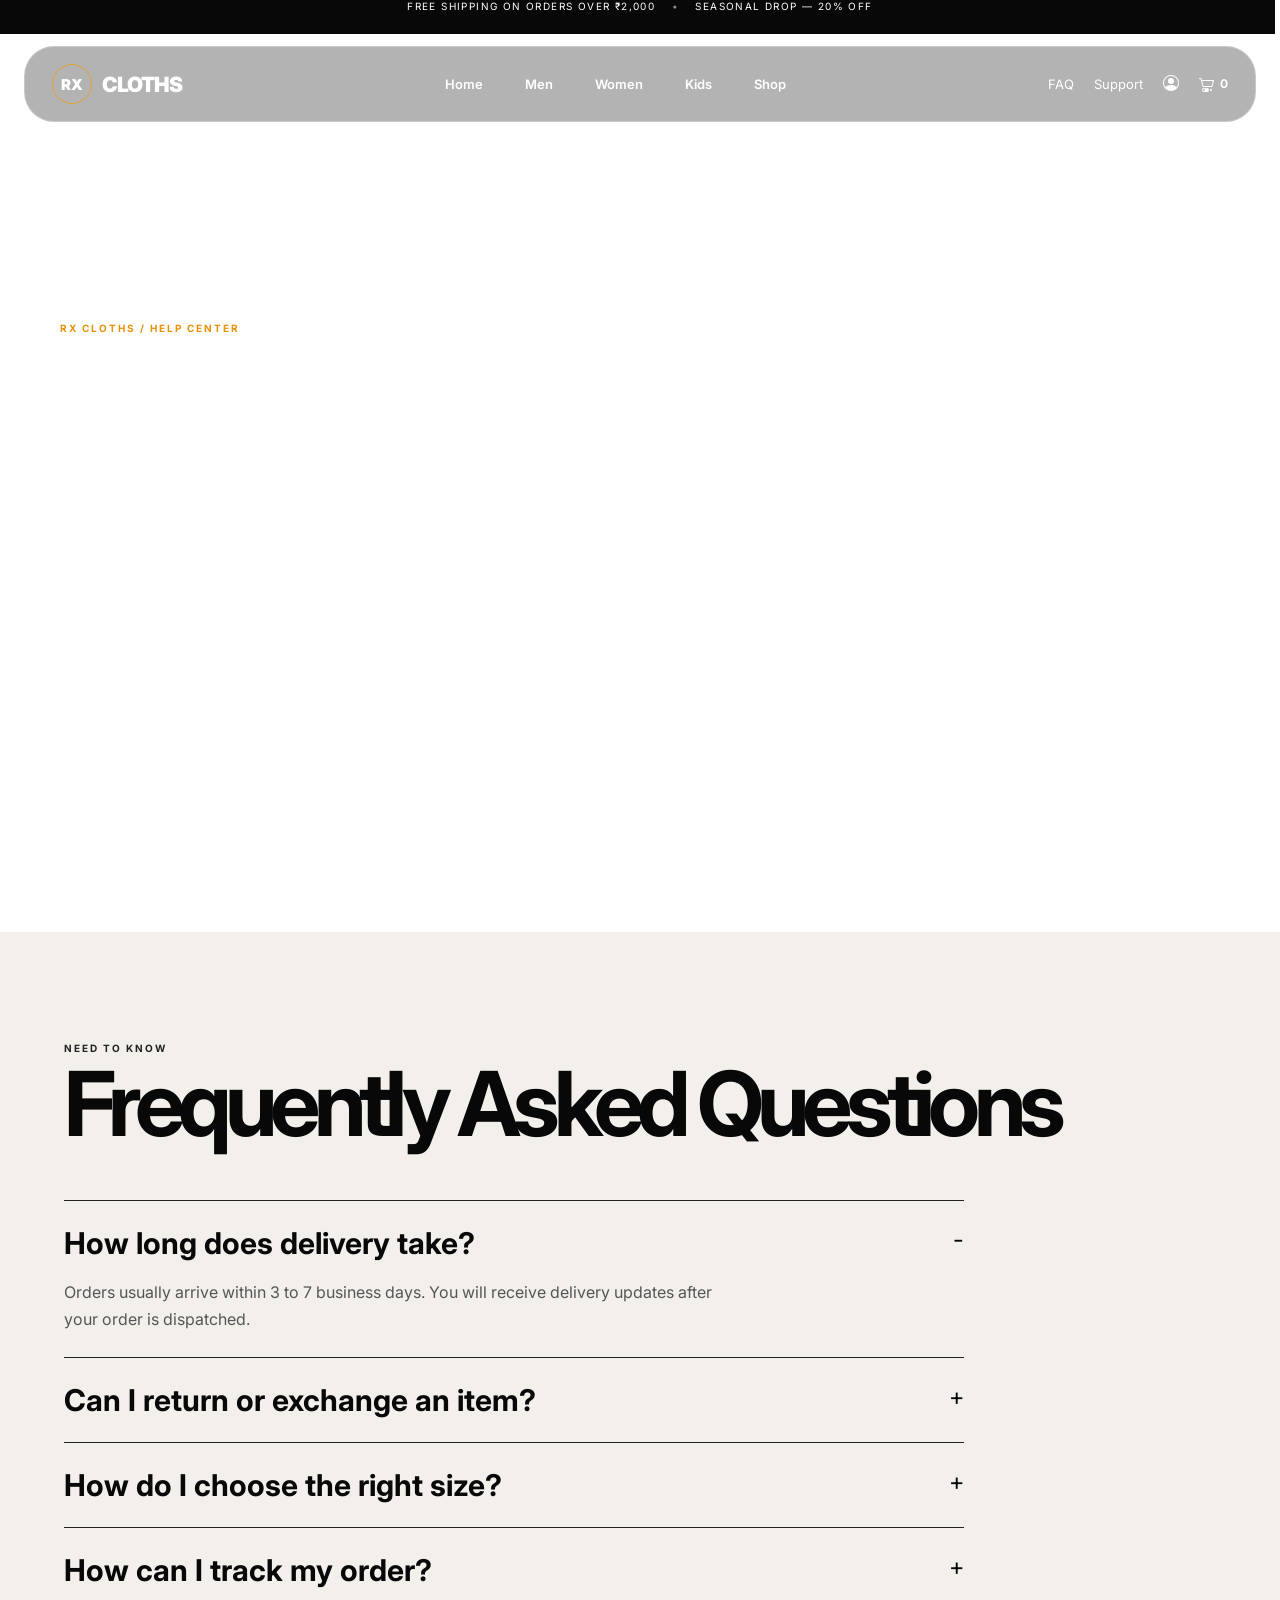
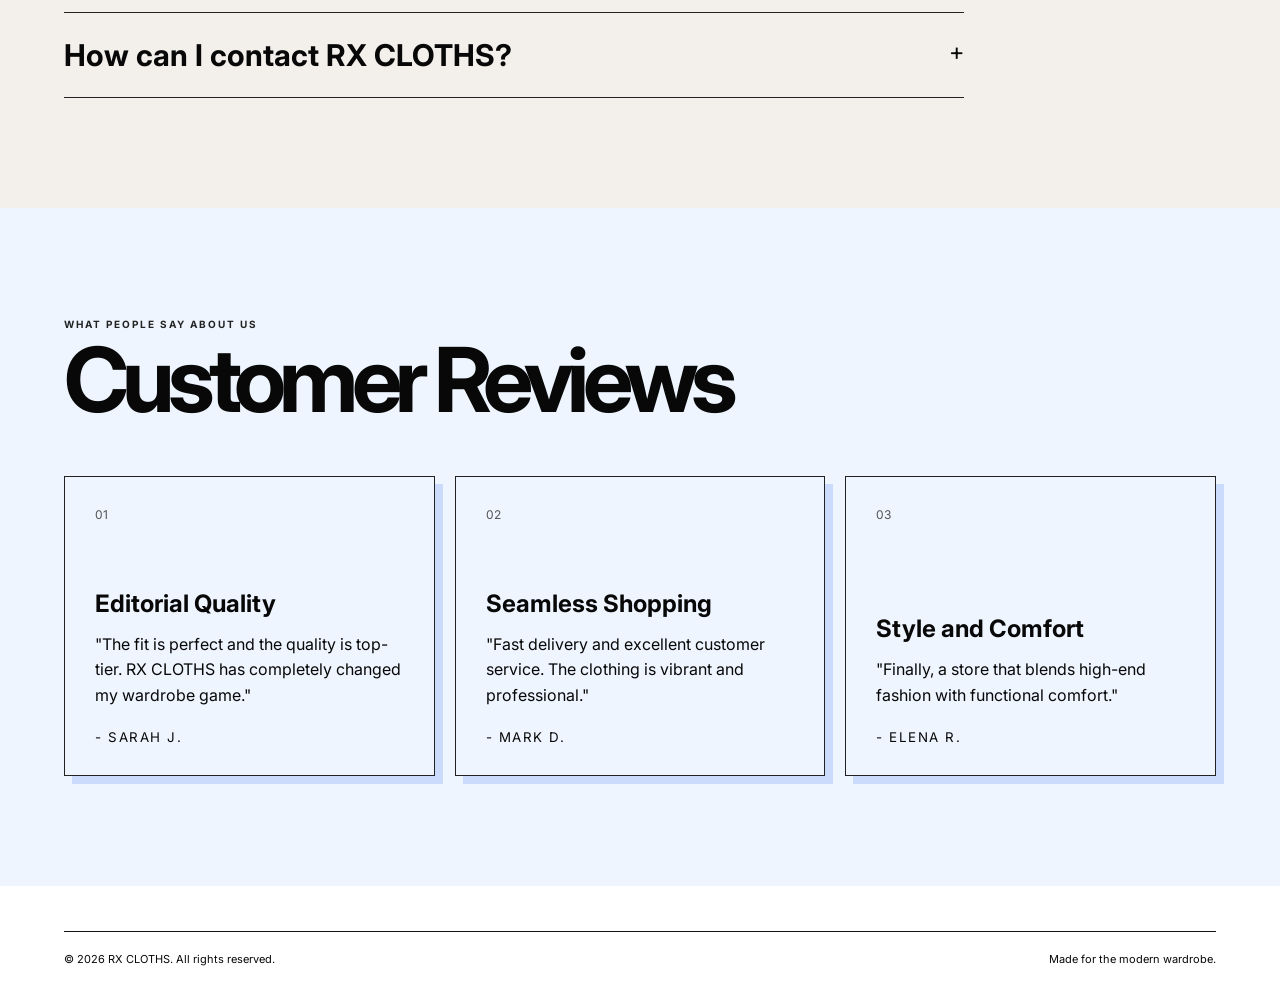
==== faq.html @ d9495556 "Add files via upload" ====
<!DOCTYPE html>
<html lang="en">
<head>
  <meta charset="UTF-8">
  <meta name="viewport" content="width=device-width, initial-scale=1.0">
  <meta name="description" content="Frequently asked questions and customer reviews for RX CLOTHS.">
  <title>FAQ | RX CLOTHS</title>
  <link rel="preconnect" href="https://fonts.googleapis.com">
  <link rel="preconnect" href="https://fonts.gstatic.com" crossorigin>
  <link href="https://fonts.googleapis.com/css2?family=Inter:wght@400;500;600;700;800;900&display=swap" rel="stylesheet">
  <link rel="stylesheet" href="CSS.css">
</head>
<body class="inner-page">
  <div class="promo">FREE SHIPPING ON ORDERS OVER ₹2,000 <span>•</span> SEASONAL DROP — 20% OFF</div>
  <header class="header">
    <a href="INDEX.HTML" class="logo" aria-label="RX CLOTHS home">
      <span class="logo-mark">RX</span><span class="logo-text">CLOTHS</span>
    </a>
    <nav class="desktop-nav">
      <a href="INDEX.HTML">Home</a>
      <a href="Men.html">Men</a>
      <a href="Women.html">Women</a>
      <a href="Kids.html">Kids</a>
      <a href="shop.html">Shop</a>
    </nav>
    <div class="header-actions">
      <a class="active" href="faq.html">FAQ</a>
      <a href="Support.html">Support</a>
      <a href="login.html" class="account" aria-label="Account"><svg xmlns="http://www.w3.org/2000/svg" width="16" height="16" fill="currentColor" class="bi bi-person-circle" viewBox="0 0 16 16">
        <path d="M11 6a3 3 0 1 1-6 0 3 3 0 0 1 6 0"/>
        <path fill-rule="evenodd" d="M0 8a8 8 0 1 1 16 0A8 8 0 0 1 0 8m8-7a7 7 0 0 0-5.468 11.37C3.242 11.226 4.805 10 8 10s4.757 1.225 5.468 2.37A7 7 0 0 0 8 1"/>
      </svg></a>
      <a href="#cart-drawer" class="cart-link" aria-label="Shopping bag"><svg xmlns="http://www.w3.org/2000/svg" width="16" height="16" fill="currentColor" class="bi bi-cart2" viewBox="0 0 16 16">
        <path d="M0 2.5A.5.5 0 0 1 .5 2H2a.5.5 0 0 1 .485.379L2.89 4H14.5a.5.5 0 0 1 .485.621l-1.5 6A.5.5 0 0 1 13 11H4a.5.5 0 0 1-.485-.379L1.61 3H.5a.5.5 0 0 1-.5-.5M3.14 5l1.25 5h8.22l1.25-5zM5 13a1 1 0 1 0 0 2 1 1 0 0 0 0-2m-2 1a2 2 0 1 1 4 0 2 2 0 0 1-4 0m9-1a1 1 0 1 0 0 2 1 1 0 0 0 0-2m-2 1a2 2 0 1 1-4 0 2 2 0 0 1 4 0"/>
      </svg><b>0</b></a>
      <a href="#mobile-menu" class="menu-icon">☰</a>
    </div>
  </header>
  <nav class="mobile-nav" id="mobile-menu">
    <a href="#" class="mobile-close">×</a>
    <a href="INDEX.HTML">Home</a>
    <a href="Men.html">Men</a>
    <a href="Women.html">Women</a>
    <a href="Kids.html">Kids</a>
    <a href="shop.html">Shop</a>
    <a href="faq.html">FAQ</a>
    <a href="Support.html">Support</a>
    <a href="login.html">Account</a>
  </nav>

  <main>
    <section class="page-hero faq-hero">
      <div>
        <p class="eyebrow">RX CLOTHS / HELP CENTER</p>
        <h1>QUESTIONS<br><em>ANSWERED.</em></h1>
        <p>Everything you need to know before your next RX CLOTHS order.</p>
      </div>
    </section>

    <section class="section faq-content">
      <div class="section-title">
        <div>
          <p class="eyebrow dark">NEED TO KNOW</p>
          <h2>Frequently Asked Questions</h2>
        </div>
      </div>
      <div class="faq-list">
        <details open>
          <summary>How long does delivery take?</summary>
          <p>Orders usually arrive within 3 to 7 business days. You will receive delivery updates after your order is dispatched.</p>
        </details>
        <details>
          <summary>Can I return or exchange an item?</summary>
          <p>Yes. Contact our support team within 7 days of delivery with your order details to start a return or exchange.</p>
        </details>
        <details>
          <summary>How do I choose the right size?</summary>
          <p>Each collection page shows product details and fit information. For help choosing between sizes, contact Support before ordering.</p>
        </details>
        <details>
          <summary>How can I track my order?</summary>
          <p>Once your order ships, tracking information will be sent to the email address used during checkout.</p>
        </details>
        <details>
          <summary>How can I contact RX CLOTHS?</summary>
          <p>Visit our Support page for questions about orders, returns, custom clothing and collaborations.</p>
        </details>
      </div>
    </section>

    <section class="section faq-testimonials" id="testimonials">
      <div class="section-title">
        <div>
          <p class="eyebrow dark">WHAT PEOPLE SAY ABOUT US</p>
          <h2>Customer Reviews</h2>
        </div>
      </div>
      <div class="faq-review-grid">
        <article><span>01</span><h3>Editorial Quality</h3><p>"The fit is perfect and the quality is top-tier. RX CLOTHS has completely changed my wardrobe game."</p><small>- Sarah J.</small></article>
        <article><span>02</span><h3>Seamless Shopping</h3><p>"Fast delivery and excellent customer service. The clothing is vibrant and professional."</p><small>- Mark D.</small></article>
        <article><span>03</span><h3>Style and Comfort</h3><p>"Finally, a store that blends high-end fashion with functional comfort."</p><small>- Elena R.</small></article>
      </div>
    </section>
  </main>

  <aside class="cart-drawer" id="cart-drawer">
    <div class="cart-head"><h2>Your Bag</h2><a href="#">×</a></div>
    <div class="empty-cart"><div class="bag-circle">0</div><h3>Your bag is currently empty.</h3><a href="shop.html" class="btn btn-blue">Continue Shopping</a></div>
  </aside>
  <a href="#" class="backdrop" aria-label="Close bag"></a>

  <footer class="footer compact-footer">
    <div class="footer-bottom">
      <span>© 2026 RX CLOTHS. All rights reserved.</span>
      <span>Made for the modern wardrobe.</span>
    </div>
  </footer>
</body>
</html>
---- CSS.css ----
*{
  box-sizing:border-box;
}
:root{
  --black:#080808;
  --white:#fff;
  --off:#f3f0ec;
  --blue:#2864e8;
  --line:#dedbd5;
  --muted:#686868;
}
html{
  scroll-behavior:smooth;
}

body{
  margin:0;
  font-family:"Segoe UI",Inter,Arial,sans-serif;
  color:var(--black);
  background:#ffffff;
  -webkit-font-smoothing:antialiased;
  text-rendering:optimizeLegibility;
}

a{
  text-decoration:none;
  color:inherit;
}

button,
input,
textarea,
select{
  font:inherit;
}

.promo{
  height:34px;
  background:#080808;
  color:#fff;
  text-align:center;
  font-size:10px;
  letter-spacing:1.4px;
  padding:10x;
}

.promo span{
  margin:0 12px;
  color:#888;
}

.header{
  position:fixed;
  z-index:50;
  top:46px;left:24px;
  right:24px;height:76px;
  padding:0 27px;
  display:flex;
  align-items:center;
  justify-content:space-between;
  color:#fff;
  border:1px solid rgba(255,255,255,.28);
  background:rgba(5,5,5,.30);
  border-radius:30px;
  transition:.25s
}
.inner-page .header{
  background:transparent;
  backdrop-filter:none;
  border-color:transparent;
}

.logo{
  display:flex;
  align-items:center;
  gap:10px;
  font-size:21px;
  font-weight:900;
  letter-spacing:-1px;
}

.logo img{
  display:block;
  width:98px;
  height:62px;
  object-fit:contain;
}
.logo-mark{
  width:40px;
  height:40px;
  border:1px solid rgba(242, 158, 3, 0.705);
  border-radius:50%;
  display:grid;
  place-items:center;
  font-size:15px;
  letter-spacing:0;
  cursor:pointer;
  transition:color .3s ease, background-color .3s ease, border-color .3s ease, box-shadow .3s ease, transform .3s ease;
}

.logo-mark:hover{
  color:rgba(242, 158, 3, 0.705);
  background-color:rgba(242, 158, 3, 0.12);
  border-color:rgba(242, 158, 3, 0.705);
  box-shadow:0 0 18px rgba(242, 158, 3, 0.35);
  transform:translateY(-2px) scale(1.05);
}

.desktop-nav{
  display:flex;
  gap:42px;
  font-size:13px;
  font-weight:600;
}

.desktop-nav a{
  position:relative;
  padding:8px 0;
}

.desktop-nav a:after{
  content:"";
  position:absolute;
  left:0;
  bottom:-7px;
  width:0;
  height:2px;
  background:#fff;
  transition:.25s;
}

.desktop-nav a:hover:after,
.desktop-nav a.active:after{
  width:100%;
}

.header-actions{
  display:flex;
  align-items:center;
  gap:20px;
  font-size:13px;
}

.cart-link{
  display:inline-flex;
  align-items:center;
  gap:5px;
}

.cart-link b{
  font-size:12px;
  line-height:1;
}

.collection-page{
  margin-top:0px;
  padding:235px 7vw 100px;
  min-height:100vh;
  background:var(--off);
}

.collection-feature{
  display:grid;
  grid-template-columns:1.1fr 1fr;
  gap:24px;
  align-items:stretch;
  margin-top:42px;
}

.collection-feature-copy{
  background:#fff;
  padding:30px 28px;
  display:flex;
  flex-direction:column;
  justify-content:center;
  border:1px solid #e8e8e8;
}

.collection-feature-copy h2{
  margin:12px 0 10px;
  font-size:clamp(42px,5vw,70px);
  line-height:.9;
  letter-spacing:-.07em;
}

.collection-feature-copy p:last-child{
  margin:0;
  line-height:1.6;
  color:#555;
  max-width:430px;
}

.collection-poster{
  overflow:hidden;
  border:1px solid #e8e8e8;
  min-height:420px;
  width:100%;
  height:100%;
  background:url("image/front page.png") center/cover no-repeat #f5f5f5;
}

.collection-gallery{
  margin-top:100px;
}

.women-main-image,
.men-main-image,
.kids-main-image{
  position:relative;
  width:100%;
  overflow:hidden;
  border:1px solid #e8e8e8;
  background:#f5f5f5;
}

.collection-main-overlay{
  position:absolute;
  top:50%;
  left:7vw;
  right:auto;
  bottom:auto;
  z-index:1;
  color:#fff;
  text-shadow:0 3px 16px rgba(0,0,0,.55);
  transform:translateY(-50%);
  text-align:left;
}

.men-main-image .collection-main-overlay{
  left:auto;
  right:7vw;
  text-align:right;
}

.collection-main-overlay h1{
  margin:0;
  font-size:clamp(56px,10vw,150px);
  line-height:.82;
  letter-spacing:-.08em;
}

.collection-main-overlay h2{
  margin:18px 0 0;
  font-size:clamp(18px,2.5vw,34px);
  letter-spacing:.04em;
} 

.women-main-image img{
  display:block;
  width:100%;
  height:100%;
  object-fit:cover;
  object-position:center;
}
.men-main-image{
  display:block;
  width:100%;
  height:auto;
}

.men-main-image img{
  display:block;
  width:100%;
  height:auto;
  object-fit:contain;
  object-position:center;
}
.collection-slots{
  display:grid;
  grid-template-columns:repeat(3,1fr);
  gap:20px;
}

.collection-slot{
  display:block;
  width:100%;
  height:100%;
  min-height:320px;
  object-fit:center;
  object-position:center;
  background:#f5f5f5;
  padding:14px;
}

.collection-media{
  width:100%;
  height:340px;
  background:#f5f5f5;
  display:flex;
  align-items:center;
  justify-content:center;
  padding:14px;
}

.collection-media img{
  display:block;
  width:500px;
  height:500px;
  object-fit:contain;
  object-position:center;
  aspect-ratio:9 / 16;
}

.empty-media{
  display:grid;
  place-items:center;
  color:#2864e8;
  font-size:12px;
  font-weight:800;
  letter-spacing:1px;
}
.collection-info{
  padding:16px 16px 18px;
}

.collection-info strong{
  display:block;
  font-size:16px;
  color:#111;
  margin:0 0 8px;
}
.collection-slot span{display:block;color:#222;font-weight:500}
.menu-icon{display:none;font-size:24px;cursor:pointer}
.mobile-nav{display:none}

.hero{
  height:100vh;
  min-height:800px;
  position:relative;
  display:flex;
  align-items:flex-end;
  color:#ffffffee;
  overflow:hidden;
  isolation:isolate;
  background:#ffffff;
}


.hero-bg {
  position: absolute;
  inset: 0;
  background: url("image/MAIN IMAGE.png") center/cover no-repeat;
  filter: saturate(1.08) contrast(1.04);
}

.front-page-bg{
  position:absolute;
  inset:0;
  background:url("image/front page.png") center/cover no-repeat;
  transform:scale(1.02);
}

.seasonal-image:after,
.feature-image:after,
.editorial-image:after{
  display:grid;
  place-items:center;
  width:100%;
  height:100%;
  border:2px dashed var(--blue);
  font-size:12px;
  font-weight:800;
  letter-spacing:1px;
}

.hero-overlay{
  position:absolute;
  inset:0;
  z-index:1;
  
}

.hero-content{
  position:relative;
  z-index:2;
  padding:0 7vw 12vh;
  max-width:900px;
  text-shadow:0 3px 0 rgba(0,0,0,.2), 0 16px 35px rgba(0,0,0,.35);
}

.eyebrow{
  font-size:10px;
  letter-spacing:2px;
  font-weight:700;
  margin:0;
  color:#ea910b;
}

.dark{
  color:#222;
}

.hero h1{
  font-size:120px;
  line-height:.92;
  letter-spacing:-.085em;
  margin:16px 0 28px;
  }

.hero h1 em,
.split-copy h2 em{
  font-style:normal;
  font-weight:300;
}

.hero-description{
  max-width:500px;
  line-height:1.65;
  margin:0;
}

.hero-buttons{
  display:flex;
  align-items:center;
  gap:30px;
  margin-top:35px;
}

.btn{
  display:inline-flex;
  align-items:center;
  justify-content:center;
  padding:15px 25px;
  border:0;
  font-weight:700;
  cursor:pointer;
  transition:.25s;
}

.btn:hover{
  transform:translateY(-2px);
}

.btn-light{
  background:#fff;
  color:#000;
}

.btn-blue{
  background:var(--blue);
  color:#fff;
}

.text-link{
  border-bottom:1px solid #fff;
  padding-bottom:5px;
}

.dark-link{
  border-color:#111;
}

.scroll{
  position:absolute;
  right:5vw;
  bottom:38px;
  z-index:2;
  font-size:10px;
  letter-spacing:2px;
  text-shadow:0 2px 8px rgba(0,0,0,.5);
  transform:translateZ(28px);
}

@media (max-width:700px){
  .hero::before{
    inset:12% 5%;
  }

  .hero-content{
    transform:none;
  }
}

.section{
  padding:110px 5vw;
}

.dark-section,
.dark-section h2,
.dark-section h3,
.dark-section p,
.dark-section .eyebrow,
.dark-section .muted,
.dark-section .text-link{
  color:#000;
}

.dark-section .feature-copy p{
  color:#000;
}

.dark-section .review-grid p,
.dark-section .review-grid span,
.dark-section .review-grid small{
  color:#000;
}

.dark-section .outline-btn{
  color:#000;
  border-color:#111;
}

.section-title{
  display:flex;
  align-items:flex-end;
  justify-content:space-between;
  margin-bottom:55px;
}

.section-title h2,
.reviews>h2{
  font-size:clamp(55px,7vw,110px);
  line-height:.9;
  letter-spacing:-.075em;
  margin:10px 0 0;
}

.outline-btn{
  border:1px solid #111;
  padding:13px 22px;
  font-size:13px;
}

.muted{
  color:#777;
  font-size:12px;
}

.product-grid{
  display:grid;
  grid-template-columns:repeat(4,1fr);
  gap:20px;
}

.product{
  position:relative;
  min-width:0;
}

.product-image{
  aspect-ratio:.78;
  background:var(--off);
  overflow:hidden;
  border:0;
  box-shadow:0 18px 30px rgba(0,0,0,.22);
  transform:perspective(900px) rotateX(0deg) translateY(0);
  transition:transform .35s ease, box-shadow .35s ease;
}

.product:hover .product-image{
  transform:perspective(900px) rotateX(2deg) translateY(-8px);
  box-shadow:0 28px 42px rgba(0,0,0,.3);
}

.product-image img{
  display:block;
  width:100%;
  height:100%;
  object-fit:contain;
  padding:14px;
}

.image-blueprint,
.modal-blueprint{
  width:100%;
  height:100%;
  display:grid;
  place-items:center;
  text-align:center;
  color:var(--blue);
  background:linear-gradient(135deg,rgba(237,244,255,.68),rgba(223,234,255,.68)),url("image/MAIN IMAGE.png") center/cover no-repeat;
  border:0;
  font-size:12px;
  font-weight:800;
  letter-spacing:1px;
  padding:20px;
}

.product-image img{
  width:100%;
  height:100%;
  object-fit:contain;
  padding:14px;
  transition:.6s;
}

.product:hover .product-image img{
  transform:scale(1.06);
}

.product-info{
  padding-top:14px;
  display:flex;
  justify-content:space-between;
  gap:12px;
}

.product-info h3{
  font-size:14px;
  font-weight:500;
  margin:0;
}

.product-info strong{
  font-size:14px;
}

.quick-view{
  position:absolute;
  left:15px;
  right:15px;
  bottom:58px;
  background:#fff;
  padding:13px;
  text-align:center;
  opacity:0;
  transform:translateY(10px);
  transition:.3s;
  font-size:12px;
  font-weight:700;
}

.product:hover .quick-view{
  opacity:1;
  transform:none;
}

.split-feature{
  display:grid;
  grid-template-columns:.8fr 1.5fr;
  min-height:700px;
  background:#faf1f5;
}

.split-copy{
  padding:100px 7vw;
  display:flex;
  flex-direction:column;
  justify-content:center;
  align-items:flex-start;
}

.split-copy h2{
  font-size:clamp(55px,7vw,110px);
  line-height:.9;
  letter-spacing:-.075em;
  margin:20px 0;
}

.split-copy>p:not(.eyebrow){
  line-height:1.6;
  max-width:400px;
  margin-bottom:30px;
}

.split-image{
  background-position:center;
  background-size:cover;
}

.seasonal-image{
  overflow:hidden;
}

.seasonal-image img{
  display:block;
  width:100%;
  height:100%;
  object-fit:cover;
}

.standard{
  display:grid;
  grid-template-columns:1fr 1fr;
  gap:70px;
  align-items:center;
  background:#eef5ff;
}

.standard h2{
  font-size:clamp(60px,8vw,120px);
  line-height:.85;
  letter-spacing:-.08em;
  margin:15px 0;
}

.standard-copy{
  border-left:1px solid #222;
  padding-left:55px;
  font-size:21px;
  line-height:1.55;
  margin:0;
}

.category-grid{
  display:grid;
  grid-template-columns:repeat(4,1fr);
  gap:15px;
}
.category{
  aspect-ratio:3 / 4;
  min-height:0;
  padding:25px;
  display:flex;
  flex-direction:column;
  justify-content:flex-end;
  color:#fff;
  background-color:#f5f5f5;
  background-position:center;
  background-size:contain;
  background-repeat:no-repeat;
  position:relative;
  overflow:hidden;
}

.category:before{
  content:"";
  position:absolute;
  inset:0;
  background:linear-gradient(transparent,rgba(0,0,0,.72));
}

.category span,
.category b{
  position:relative;
  z-index:1;
}

.category b{
  font-size:24px;
}

.cat1{
  background-image:url("image/men cloth/Puffer Jacket.png");
}

.cat2{
  background-image:url("image/men cloth/Utility Overshirt.png");
}

.cat3{
  background-image:url("image/women cloths/Black Satin Cowl-Neck Slip Dress.jpeg");
}

.cat4{
  background-image:url("image/kids cloths/Kids Hooded Tracksuit Set.jpeg");
}

.feature{
  display:grid;
  grid-template-columns:1.2fr 1fr;
  gap:70px;
  align-items:center;
}

.feature-image{
  min-height:700px;
  overflow:hidden;
}

.feature-image img{
  display:block;
  width:100%;
  height:100%;
  object-fit:cover;
}

.feature-copy h2{
  font-size:clamp(50px,6vw,90px);
  line-height:.95;
  letter-spacing:-.07em;
}

.feature-copy p{
  line-height:1.7;
  color:#555;
  max-width:560px;
}

.reviews{
  text-align:center;
}

.review-grid{
  margin-top:60px;
  display:grid;
  grid-template-columns:repeat(3,1fr);
  gap:20px;
}

.review-grid article{
  background:transparent;
  border:1px solid rgba(0,0,0,.35);
  box-shadow:0 18px 35px rgba(0,0,0,.15), inset 0 1px 0 rgba(255,255,255,.7);
  text-align:left;
  padding:45px;
  min-height:380px;
  display:flex;
  flex-direction:column;
  justify-content:flex-end;
}

.review-grid article span{
  margin-bottom:auto;
  color:#777;
}

.review-grid h3{
  font-size:25px;
  margin-bottom:10px;
}

.review-grid p{
  line-height:1.6;
  color:#444;
}

.review-grid small{
  letter-spacing:2px;
}

.portfolio-grid{
  display:grid;
  grid-template-columns:1.25fr .75fr;
  grid-template-rows:400px 400px;
  gap:15px;
}

.portfolio{
  display:flex;
  align-items:center;
  justify-content:center;
  overflow:hidden;
  background:#f5f5f5;
}

.portfolio img{
  display:block;
  width:100%;
  height:100%;
  object-fit:contain;
  object-position:center;
}

.p1{
  grid-row:span 2;
}

.services{
  display:grid;
  grid-template-columns:1fr 1fr;
  gap:100px;
  background:var(--off);
}

.services h2{
  font-size:clamp(50px,6vw,90px);
  letter-spacing:-.07em;
  line-height:.95;
}

.services form{
  display:flex;
  flex-direction:column;
  gap:20px;
}

.services label{
  display:flex;
  flex-direction:column;
  gap:8px;
  font-size:12px;
  font-weight:600;
}

.services input,
.services textarea,
.services select{
  border:0;
  border-bottom:1px solid #aaa;
  background:transparent;
  padding:15px 0;
  outline:none;
}

.services textarea{
  resize:vertical;
}

.services select{
  appearance:auto;
}

.newsletter{
  background:#080808;
  color:#fff;
  padding:120px 7vw;
  text-align:center;
}

.newsletter h2{
  font-size:clamp(55px,8vw,120px);
  line-height:.9;
  letter-spacing:-.08em;
}

.newsletter form{
  max-width:600px;
  margin:40px auto 0;
  display:flex;
  border-bottom:1px solid #777;
}

.newsletter input{
  flex:1;
  background:transparent;
  border:0;
  color:#fff;
  padding:16px;
  outline:none;
}

.newsletter input::placeholder{
  color:#aaa;
}

.cart-drawer{
  position:fixed;
  z-index:80;
  right:5px;
  top:0;
  width:min(460px,100%);
  height:100vh;
  background:#fff;
  transform:translateX(100%);
  transition:.35s;
  padding:27px;
}

.cart-head{
  display:flex;
  justify-content:space-between;
  border-bottom:1px solid #ddd;
  padding-bottom:20px;
}

.cart-head h2{
  margin:0;
}

.cart-head a{
  font-size:30px;
  cursor:pointer;
}

.empty-cart{
  padding:80px 0;
  text-align:center;
}

.bag-circle{
  width:60px;
  height:60px;
  border:1px solid #111;
  border-radius:50%;
  display:grid;
  place-items:center;
  margin:0 auto 25px;
}

.backdrop{
  position:fixed;
  z-index:70;
  inset:0;
  background:rgba(0,0,0,.4);
  display:none;
}

.cart-drawer:target{
  transform:none;
}

.cart-drawer:target~.backdrop{
  display:block;
}

.product-modal{
  position:fixed;
  z-index:100;
  inset:0;
  background:rgba(0,0,0,.82);
  display:none;
  place-items:center;
  padding:25px;
}

.product-modal:target{
  display:grid;
}

.modal-card{
  background:#fff;
  max-width:1000px;
  width:100%;
  display:grid;
  grid-template-columns:1fr 1fr;
  position:relative;
}

.modal-card img,
.modal-blueprint{
  width:100%;
  height:620px;
  object-fit:cover;
}

.modal-content{
  padding:70px 45px;
}

.modal-content h2{
  font-size:58px;
  line-height:.9;
  letter-spacing:-.06em;
  margin:20px 0;
}

.modal-price{
  font-size:20px;
}

.modal-content p:not(.eyebrow){
  line-height:1.65;
  color:#555;
}

.modal-close{
  position:fixed;
  right:30px;
  top:18px;
  color:#fff;
  font-size:42px;
  z-index:110;
}

.footer{
  padding:80px 5vw 25px;
}

.footer-top{
  display:grid;
  grid-template-columns:1fr 1fr;
  min-height:500px;
}

.footer-logo{
  font-size:clamp(120px,17vw,260px);
  font-weight:900;
  letter-spacing:-.11em;
  line-height:.75;
}

.footer-brand{
  font-weight:800;
  margin-top:100px;
}

.footer-links{
  display:grid;
  grid-template-columns:repeat(3,1fr);
  gap:30px;
  padding-top:210px;
}

.footer-links div{
  display:flex;
  flex-direction:column;
  gap:13px;
  font-size:13px;
}

.footer-links b{
  margin-bottom:8px;
}

.footer-bottom{
  border-top:1px solid #111;
  padding-top:20px;
  display:flex;
  justify-content:space-between;
  font-size:11px;
}

/* Dedicated navigation pages */
.inner-page .header{
  background:rgba(5,5,5,.30);
  border-color:rgba(255,255,255,.28);
}

.admin-page{
  min-height:100vh;
  background:#f4f6fb;
  display:grid;
  grid-template-columns:250px 1fr;
}

.admin-sidebar{
  position:sticky;
  top:0;
  height:100vh;
  padding:32px 24px;
  background:#080808;
  color:#fff;
  display:flex;
  flex-direction:column;
}

.admin-brand{
  font-size:20px;
  font-weight:900;
  letter-spacing:-1px;
}

.admin-brand span{
  display:inline-grid;
  place-items:center;
  width:34px;
  height:34px;
  border:1px solid #777;
  border-radius:50%;
  font-size:11px;
  letter-spacing:0;
}

.admin-label{
  margin:68px 0 14px;
  color:#8e8e8e;
  font-size:10px;
  letter-spacing:1.6px;
  font-weight:800;
}

.admin-nav{
  display:flex;
  flex-direction:column;
  gap:5px;
}

.admin-nav a{
  padding:12px;
  border-radius:7px;
  font-size:13px;
}

.admin-nav a:hover,
.admin-nav a.active{
  background:var(--blue);
}

.admin-view-site{
  margin-top:auto;
  font-size:13px;
  color:#b7caff;
}

.admin-main{
  padding:48px;
  max-width:1450px;
  width:100%;
  margin:0 auto;
}

.admin-topbar{
  display:flex;
  justify-content:space-between;
  align-items:center;
  margin-bottom:40px;
}

.admin-topbar h1{
  font-size:clamp(42px,6vw,78px);
  letter-spacing:-.07em;
  line-height:.9;
  margin:12px 0 0;
}

.admin-stats{
  display:grid;
  grid-template-columns:repeat(4,1fr);
  gap:16px;
  margin-bottom:38px;
}

.admin-stats article,
.admin-panel{
  background:#fff;
  border:1px solid #e1e5ed;
}

.admin-stats article{
  padding:22px;
}

.admin-stats span{
  display:block;
  font-size:10px;
  font-weight:800;
  letter-spacing:1px;
  color:#687080;
}

.admin-stats strong{
  display:block;
  font-size:42px;
  letter-spacing:-.07em;
  margin:13px 0 7px;
}

.admin-stats small{
  color:#687080;
  font-size:12px;
}

.admin-panel{
  padding:30px;
  margin-bottom:22px;
}

.admin-panel-head{
  display:flex;
  justify-content:space-between;
  align-items:flex-end;
  gap:20px;
  margin-bottom:25px;
}

.admin-panel-head h2{
  font-size:30px;
  letter-spacing:-.04em;
  margin:8px 0 0;
}

.admin-panel-head>span{
  font-size:13px;
  color:#687080;
}

.admin-cards{
  display:grid;
  grid-template-columns:repeat(3,1fr);
  gap:16px;
}

.admin-card{
  border:1px solid #dce3f3;
  padding:16px;
  display:flex;
  flex-direction:column;
  gap:10px;
}

.admin-card-image{
  min-height:150px;
  display:grid;
  place-items:center;
  text-align:center;
  background:repeating-linear-gradient(45deg,#f5f8ff 0 12px,#e9efff 12px 24px);
  border:2px dashed var(--blue);
  color:var(--blue);
  font-size:11px;
  font-weight:800;
  letter-spacing:1px;
}

.admin-card b{
  font-size:18px;
}

.admin-card small{
  color:#687080;
  font-size:12px;
}

.admin-table-wrap{
  overflow-x:auto;
}

.admin-table{
  width:100%;
  border-collapse:collapse;
  text-align:left;
  font-size:13px;
}

.admin-table th{
  padding:12px;
  color:#687080;
  font-size:10px;
  letter-spacing:1px;
}

.admin-table td{
  padding:16px 12px;
  border-top:1px solid #e7eaf0;
}

.status{
  display:inline-block;
  padding:6px 8px;
  border-radius:20px;
  font-size:11px;
  font-weight:700;
}

.pending{
  background:#e9efff;
  color:#2358c7;
}

.admin-page-links{
  display:flex;
  flex-wrap:wrap;
  gap:10px;
}

.admin-page-links a{
  padding:12px 15px;
  border:1px solid #cbd5eb;
  font-size:13px;
}

.admin-page-links a:hover{
  background:var(--blue);
  color:#fff;
  border-color:var(--blue);
}

.admin-note{
  max-width:700px;
  line-height:1.65;
  color:#555;
  margin-bottom:22px;
}

.admin-note code{
  background:#edf0f5;
  padding:2px 5px;
}

.catalog-form{
  display:grid;
  grid-template-columns:repeat(4,1fr);
  gap:14px;
  align-items:end;
  margin-top:28px;
  padding-top:24px;
  border-top:1px solid #e1e5ed;
}

.catalog-form label{
  display:grid;
  gap:7px;
  font-size:11px;
  font-weight:700;
  color:#687080;
}

.catalog-form input,
.catalog-form select{
  width:100%;
  padding:12px;
  border:1px solid #cbd5eb;
  background:#fff;
  font:inherit;
  color:#111;
}

.catalog-form button{
  min-height:44px;
}

.admin-message{
  grid-column:1/-1;
  margin:0;
  color:#2864e8;
  font-size:12px;
}

.status.live{
  background:#e3f5eb;
  color:#167344;
}

.table-delete{
  border:0;
  background:none;
  color:#c23b3b;
  font:inherit;
  font-size:12px;
  cursor:pointer;
}

.collection-slot img{
 display:block;
  width:100%;
  height:340px;
  object-fit:contain;
  object-position:center;
  background:#f5f5f5;
  padding:14px;
  aspect-ratio:9 / 16;
}

.collection-slot strong{
  color:#111;
  font-size:16px;
}

.collection-slot span{
  color:#222;
  font-weight:500;
}
.inner-page main{
  padding-top:88px;
}

.login-page{
  min-height:100vh;
  background:var(--off);
}

.login-header{
  display:flex;
  align-items:center;
  justify-content:space-between;
  padding:26px 5vw;
  background:#080808;
  color:#fff;
}

.login-header .logo-mark{
  color:#fff;
}

.login-back{
  font-size:13px;
  border-bottom:1px solid rgba(255,255,255,.6);
  padding-bottom:5px;
}

.login-main{
  width:min(1120px,90vw);
  min-height:calc(100vh - 93px);
  margin:0 auto;
  display:grid;
  grid-template-columns:1fr 1fr;
  align-items:center;
  gap:70px;
  padding:70px 0;
}

.login-panel{
  max-width:470px;
}

.login-panel h1{
  margin:16px 0 20px;
  font-size:clamp(58px,7vw,100px);
  line-height:.84;
  letter-spacing:-.08em;
}

.login-panel h1 em{
  font-style:normal;
  font-weight:400;
}

.login-intro{
  max-width:360px;
  color:#555;
  line-height:1.6;
}

.login-form{
  display:flex;
  flex-direction:column;
  gap:10px;
  margin-top:34px;
}

.login-form>label:not(.remember-option){
  font-size:12px;
  font-weight:700;
  margin-top:12px;
}

.login-form input[type="email"],
.login-form input[type="password"]{
  width:100%;
  border:1px solid #cfcac3;
  background:#fff;
  padding:15px;
  outline:none;
}

.login-form input:focus{
  border-color:var(--blue);
}

.login-options{
  display:flex;
  justify-content:space-between;
  align-items:center;
  gap:16px;
  margin:8px 0 15px;
  font-size:12px;
}

.remember-option{
  display:flex;
  align-items:center;
  gap:7px;
}

.login-options a,
.login-signup a{
  color:var(--blue);
  font-weight:700;
}

.login-form .btn{
  width:100%;
  border:0;
  cursor:pointer;
}

.login-signup{
  margin-top:22px;
  font-size:13px;
  color:#555;
}

.login-image{
  min-height:600px;
  background:var(--off);
}

.page-hero{
  min-height:560px;
  padding:80px 7vw;
  display:flex;
  align-items:flex-end;
  color:#fff;
  background-position:center;
  background-size:cover;
  position:relative;
  isolation:isolate;
}

.page-hero:before{
  content:"";
  position:absolute;
  inset:0;
  background:linear-gradient(90deg,rgba(0,0,0,.78),rgba(0,0,0,.22));
  z-index:-1;
}

.page-hero>div{
  max-width:780px;
}

.page-hero h1{
  font-size:clamp(64px,11vw,155px);
  line-height:.82;
  letter-spacing:-.085em;
  margin:14px 0 24px;
}

.page-hero h1 em{
  font-style:normal;
  font-weight:400;
}

.page-hero p:not(.eyebrow){
  max-width:430px;
  line-height:1.65;
  margin:0;
}

.shop-hero,
.inquiry-hero,
.faq-hero{
  background:#2864e8;
  height: 100vh;
}
.faq-hero{
  background:url("image/faq.png") center/cover no-repeat;
  margin-top:-90px;
  padding-left:60px;
  padding-top:1px;
  align-items:center;
}

.faq-hero:before{
  background:transparent;
}

.faq-hero h1{
  font-size:clamp(50px,8vw,112px);
}

.faq-hero p:not(.eyebrow){
  font-size:14px;
}

.shop-hero{
  margin-top:-90px;
  min-height:700px;
  padding-top:168px;
  background-image:url("image/shop section.png");
  background-color:#2864e8;
  background-size:cover;
  background-position:center;
  background-repeat:no-repeat;
}

.catalog-section{
  padding-bottom:130px;
}

.faq-content{
  background:var(--off);
}

.faq-list{
  max-width:900px;
  border-top:1px solid #222;
}

.faq-list details{
  border-bottom:1px solid #222;
  padding:24px 0;
}

.faq-list summary{
  cursor:pointer;
  font-size:clamp(20px,2.5vw,30px);
  font-weight:700;
  list-style:none;
}

.faq-list summary::-webkit-details-marker{
  display:none;
}

.faq-list summary:after{
  content:"+";
  float:right;
  font-size:24px;
  font-weight:400;
}

.faq-list details[open] summary:after{
  content:"-";
}

.faq-list details p{
  max-width:650px;
  margin:18px 0 0;
  color:#555;
  line-height:1.7;
}

.faq-testimonials{
  background:#eef5ff;
}

.faq-review-grid{
  display:grid;
  grid-template-columns:repeat(3,1fr);
  gap:20px;
}

.faq-review-grid article{
  min-height:300px;
  padding:30px;
  display:flex;
  flex-direction:column;
  justify-content:flex-end;
  border:1px solid #222;
  box-shadow:8px 8px 0 rgba(40,100,232,.18);
}

.faq-review-grid article span{
  margin-bottom:auto;
  color:#555;
  font-size:12px;
}

.faq-review-grid h3{
  margin:0 0 14px;
  font-size:24px;
}

.faq-review-grid p{
  margin:0 0 20px;
  line-height:1.6;
}

.faq-review-grid small{
  text-transform:uppercase;
  letter-spacing:1.5px;
}

.shop-collections{
  padding-top:95px;
}

.shop-collection{
  padding-bottom:105px;
}

.shop-section-title{
  margin-bottom:34px;
}

.shop-section-title h2{
  font-size:clamp(48px,6vw,88px);
}

.shop-product-grid{
  display:grid;
  grid-auto-flow:column;
  grid-auto-columns:minmax(220px,24%);
  gap:18px;
  overflow-x:auto;
  padding-bottom:14px;
  scroll-snap-type:x mandatory;
}

.shop-product-card{
  min-width:0;
  scroll-snap-align:start;
  overflow:hidden;
  border:1px solid #e7e7e7;
  background:#fff;
}

.shop-blueprint{
  aspect-ratio:.78;
  display:grid;
  place-items:center;
  text-align:center;
  background:linear-gradient(135deg,#edf4ff,#fff);
  border:2px dashed var(--blue);
  color:var(--blue);
  font-size:11px;
  font-weight:800;
  letter-spacing:1.5px;
}

.shop-product-card img{
  display:block;
  width:100%;
  height:340px;
  object-fit:contain;
  object-position:center;
  background:#f5f5f5;
  padding:14px;
  aspect-ratio:9 / 16;
}

.shop-product-card .product-info{
  display:flex;
  padding:16px 0 0;
}

.shop-empty{
  min-width:260px;
  padding:60px 20px;
  border:1px dashed var(--blue);
  color:var(--muted);
  text-align:center;
}

.shop-promo{
  min-height:600px;
}

.compact-footer{
  padding-top:45px;
  min-height:0;
}

.portfolio-large{
  grid-template-rows:430px 430px;
}

.editorial-grid{
  display:grid;
  grid-template-columns:1fr 1fr;
  gap:16px;
  align-items:stretch;
}

.editorial-image{
  min-height:520px;
  background-size:cover;
  background-position:center;
}

.editorial-one,
.editorial-two{
  background:#e9efff;
  border:2px dashed var(--blue);
}

.editorial-copy{
  padding:70px 9%;
  background:var(--off);
  display:flex;
  flex-direction:column;
  justify-content:center;
  align-items:flex-start;
}

.editorial-copy h3{
  font-size:clamp(38px,4vw,65px);
  line-height:.95;
  letter-spacing:-.065em;
  margin:18px 0;
}

.editorial-copy p:not(.eyebrow){
  max-width:330px;
  line-height:1.65;
  color:#555;
  margin:0 0 30px;
}

.inquiry-form{
  margin-top:0;
}

.service-intro{
  max-width:400px;
  line-height:1.65;
  color:#555;
}

.contact-note{
  background:#080808;
  color:#fff;
  text-align:center;
  padding:100px 7vw;
}

.contact-note h2{
  font-size:clamp(50px,7vw,100px);
  letter-spacing:-.08em;
  line-height:.9;
  margin:16px 0 25px;
}

.contact-note a{
  font-size:clamp(18px,2vw,28px);
  border-bottom:1px solid #fff;
  padding-bottom:5px;
}

@media(max-width:900px){
  .login-main{
    grid-template-columns:1fr;
    gap:45px;
    padding:55px 0;
  }

  .login-panel{
    max-width:none;
  }

  .login-image{
    min-height:300px;
  }

  .admin-page{
    display:block;
  }

  .admin-sidebar{
    position:relative;
    height:auto;
    padding:20px;
  }

  .admin-label{
    margin:25px 0 10px;
  }

  .admin-nav{
    flex-direction:row;
    flex-wrap:wrap;
  }

  .admin-view-site{
    margin-top:20px;
  }

  .admin-main{
    padding:28px 20px;
  }

  .admin-stats,
  .catalog-form{
    grid-template-columns:repeat(2,1fr);
  }

  .header{
    top:42px;
    left:10px;
    right:10px;
    height:68px;
    padding:0 18px;
  }

  .logo img{
    width:78px;
    height:54px;
  }

  .desktop-nav,
  .account{
    display:none;
  }

  .menu-icon{
    display:block;
  }

  .mobile-nav{
    position:fixed;
    z-index:45;
    top:120px;
    left:10px;
    right:10px;
    background:#fff;
    padding:25px;
    flex-direction:column;
    gap:20px;
    box-shadow:0 15px 40px rgba(0,0,0,.15);
  }

  .mobile-nav:target{
    display:flex;
  }

  .mobile-close{
    align-self:flex-end;
    font-size:28px;
    line-height:.6;
  }

  .product-grid{
    grid-template-columns:repeat(2,1fr);
  }

  .category-grid{
    grid-template-columns:1fr 1fr;
  }

  .split-feature,
  .standard,
  .feature,
  .services,
  .collection-feature{
    grid-template-columns:1fr;
  }

  .split-image{
    min-height:500px;
  }

  .standard-copy{
    border-left:0;
    border-top:1px solid;
    padding:30px 0;
  }

  .review-grid{
    grid-template-columns:1fr;
  }

  .faq-review-grid{
    grid-template-columns:1fr;
  }

  .footer-top{
    grid-template-columns:1fr;
  }

  .footer-links{
    padding-top:60px;
  }

  .modal-card{
    grid-template-columns:1fr;
    max-height:90vh;
    overflow:auto;
  }

  .modal-card img,
  .modal-blueprint{
    height:360px;
  }

  .modal-content{
    padding:35px;
  }

  .modal-content h2{
    font-size:42px;
  }

  .inner-page main{
    padding-top:86px;
  }

  .page-hero{
    min-height:470px;
    padding:70px 7vw;
  }

  .shop-hero{
    margin-top:-86px;
    padding-top:156px;
  }

  .faq-hero{
    margin-top:-86px;
    padding:0 7vw;
  }

  .faq-hero h1{
    font-size:clamp(44px,13vw,76px);
  }

  .editorial-grid{
    grid-template-columns:1fr;
  }

  .editorial-copy{
    min-height:400px;
  }

  .collection-slots{
    grid-template-columns:repeat(2,1fr);
  }
}

@media(max-width:560px){
  .admin-topbar,
  .admin-panel-head{
    align-items:flex-start;
    flex-direction:column;
  }

  .admin-stats,
  .catalog-form{
    grid-template-columns:1fr;
  }

  .admin-panel{
    padding:20px 16px;
  }

  .admin-topbar .btn{
    width:100%;
  }

  .promo{
    font-size:8px;
  }

  .section{
    padding:75px 6vw;
  }

  .hero h1{
    font-size:64px;
  }

  .hero-buttons{
    flex-direction:column;
    align-items:flex-start;
  }

  .product-grid,
  .category-grid,
  .collection-slots{
    grid-template-columns:1fr;
  }

  .portfolio-grid{
    grid-template-columns:1fr;
    grid-template-rows:400px 300px 300px;
  }

  .p1{
    grid-row:auto;
  }

  .newsletter form{
    flex-direction:column;
    border:0;
    gap:15px;
  }

  .newsletter input{
    border-bottom:1px solid #777;
  }

  .footer-links{
    grid-template-columns:1fr 1fr;
  }

  .section-title{
    align-items:flex-start;
    gap:25px;
    flex-direction:column;
  }

  .collection-page{
    padding:200px 6vw 70px;
  }
}
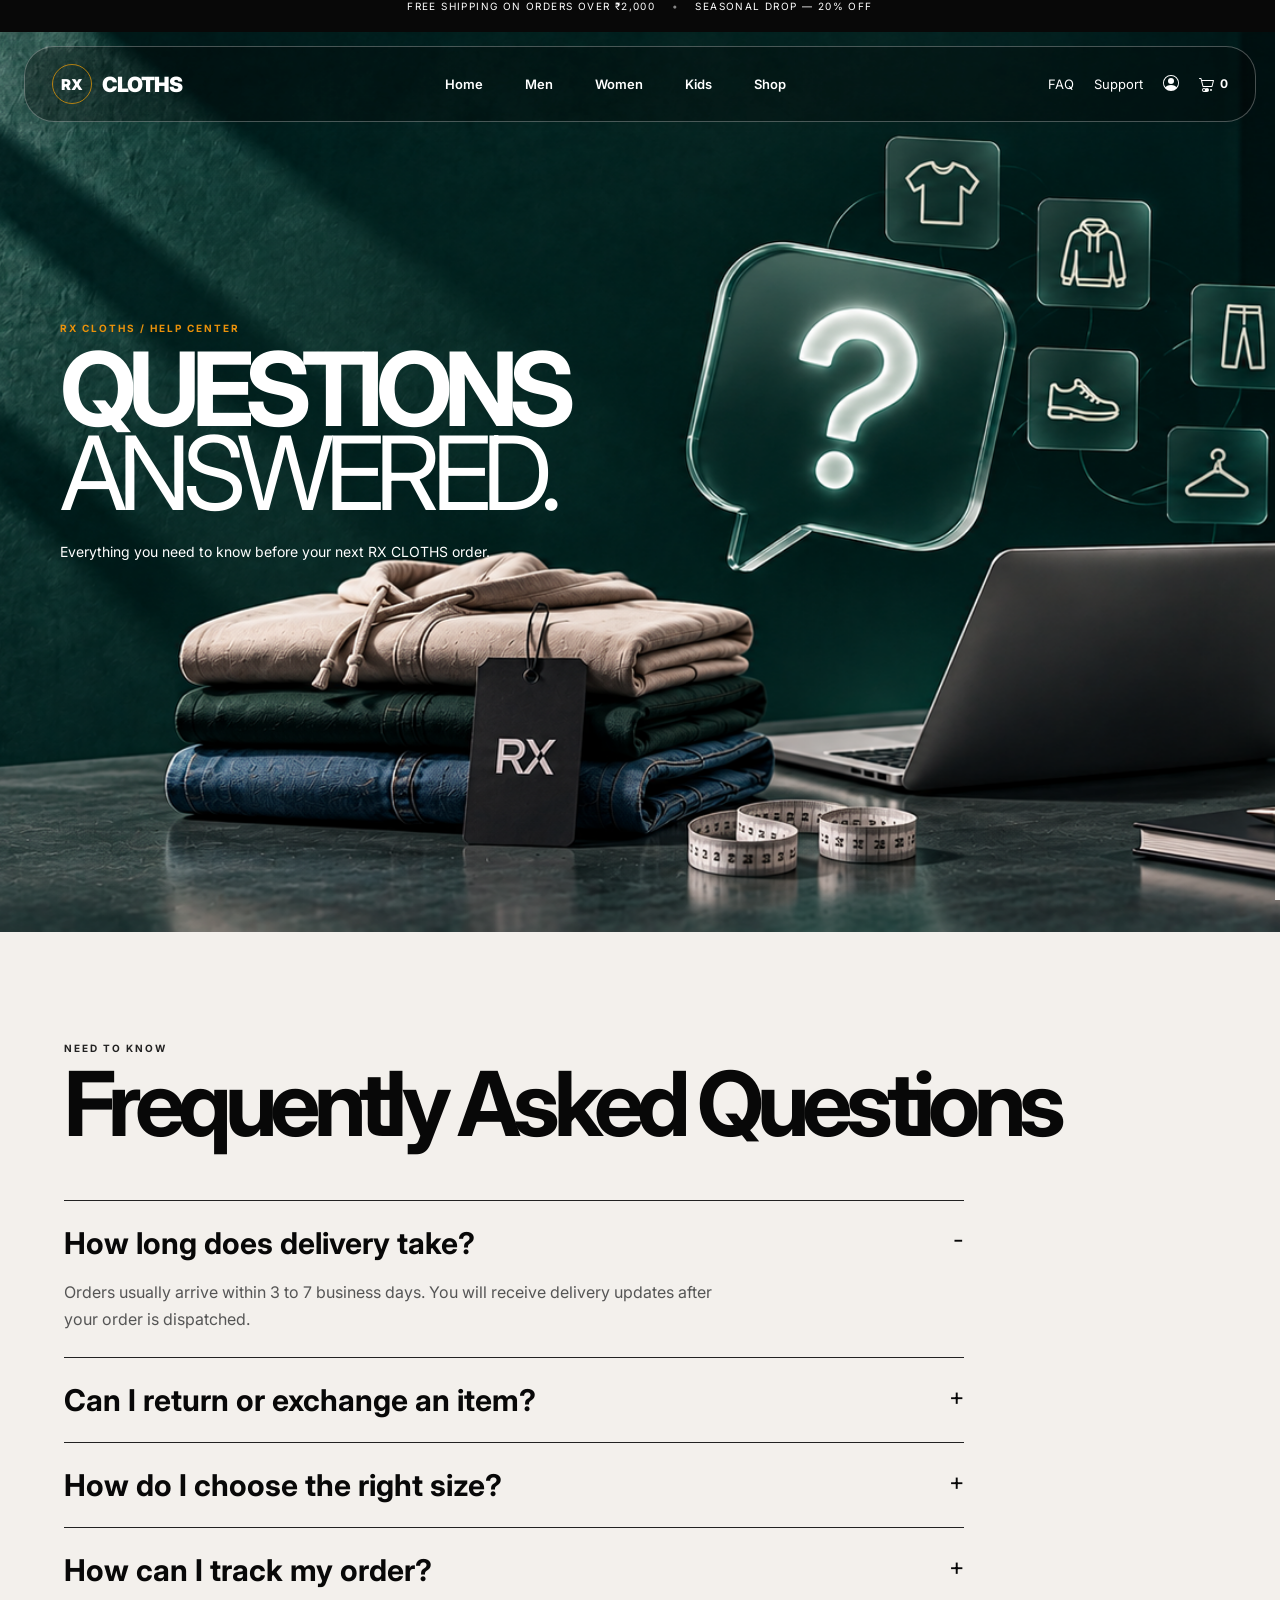
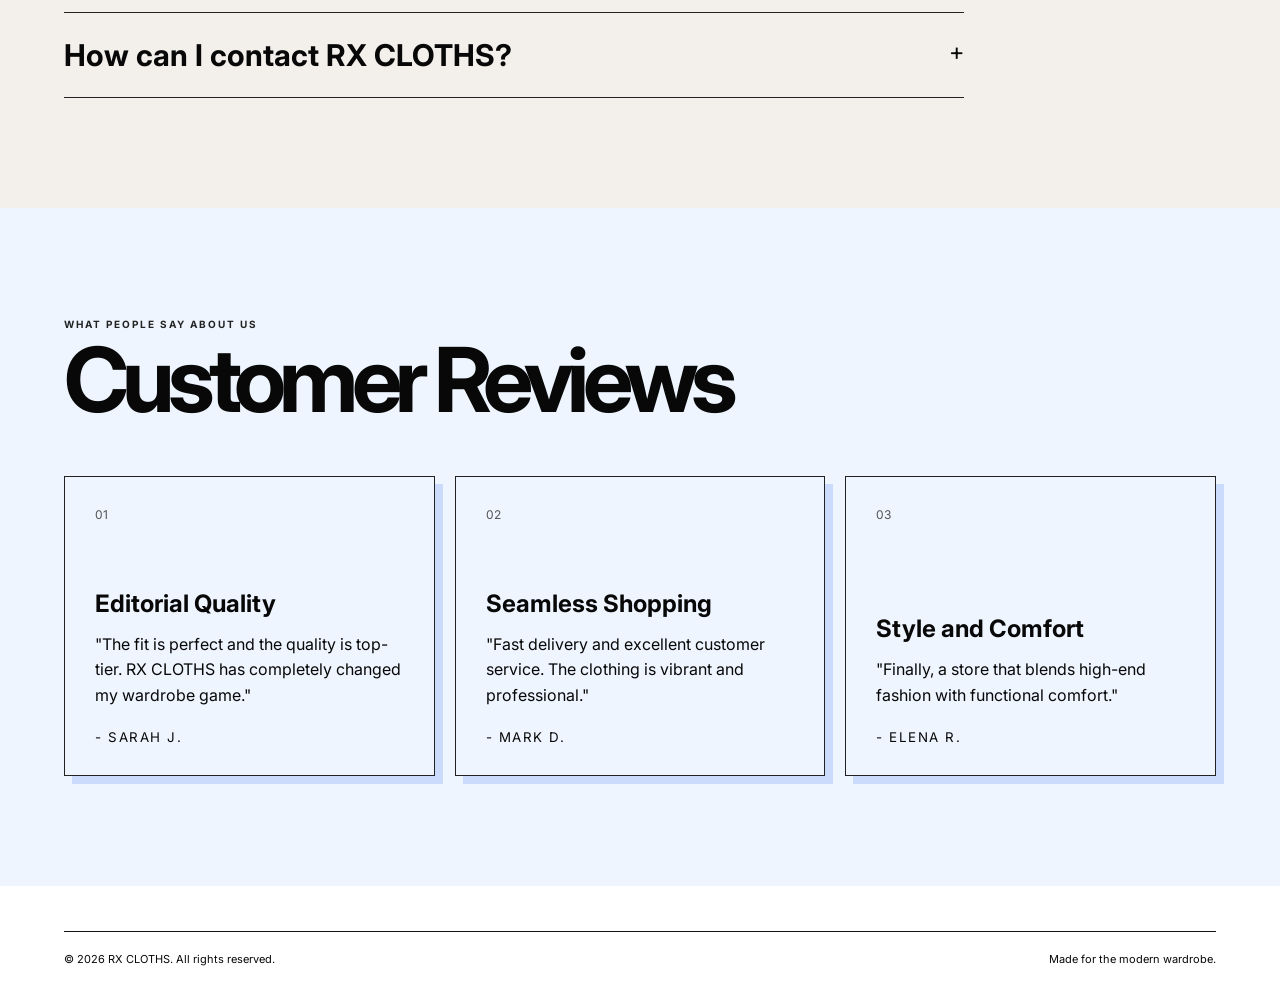
==== commit efcd86e5: "Add files via upload" ====
--- a/faq.html
+++ b/faq.html
@@ -13,11 +13,11 @@
 <body class="inner-page">
   <div class="promo">FREE SHIPPING ON ORDERS OVER ₹2,000 <span>•</span> SEASONAL DROP — 20% OFF</div>
   <header class="header">
-    <a href="INDEX.HTML" class="logo" aria-label="RX CLOTHS home">
+    <a href="index.html" class="logo" aria-label="RX CLOTHS home">
       <span class="logo-mark">RX</span><span class="logo-text">CLOTHS</span>
     </a>
     <nav class="desktop-nav">
-      <a href="INDEX.HTML">Home</a>
+      <a href="index.html">Home</a>
       <a href="Men.html">Men</a>
       <a href="Women.html">Women</a>
       <a href="Kids.html">Kids</a>
@@ -38,7 +38,7 @@
   </header>
   <nav class="mobile-nav" id="mobile-menu">
     <a href="#" class="mobile-close">×</a>
-    <a href="INDEX.HTML">Home</a>
+    <a href="index.html">Home</a>
     <a href="Men.html">Men</a>
     <a href="Women.html">Women</a>
     <a href="Kids.html">Kids</a>
--- a/CSS.css
+++ b/CSS.css
@@ -320,6 +320,23 @@
   margin:0 0 8px;
 }
 .collection-slot span{display:block;color:#222;font-weight:500}
+
+.add-to-cart{
+  margin-top:14px;
+  border:1px solid var(--blue);
+  padding:10px 14px;
+  color:var(--blue);
+  background:transparent;
+  font:inherit;
+  font-size:12px;
+  font-weight:700;
+  cursor:pointer;
+}
+
+.add-to-cart:hover{
+  color:#fff;
+  background:var(--blue);
+}
 .menu-icon{display:none;font-size:24px;cursor:pointer}
 .mobile-nav{display:none}
 
@@ -731,19 +748,19 @@
 }
 
 .cat1{
-  background-image:url("image/men cloth/Puffer Jacket.png");
+  background-image:url("image/men%20cloth/Puffer Jacket.png");
 }
 
 .cat2{
-  background-image:url("image/men cloth/Utility Overshirt.png");
+  background-image:url("image/men%20cloth/Utility Overshirt.png");
 }
 
 .cat3{
-  background-image:url("image/women cloths/Black Satin Cowl-Neck Slip Dress.jpeg");
+  background-image:url("image/women%20cloths/Black Satin Cowl-Neck Slip Dress.jpeg");
 }
 
 .cat4{
-  background-image:url("image/kids cloths/Kids Hooded Tracksuit Set.jpeg");
+  background-image:url("image/kids%20cloths/Kids Hooded Tracksuit Set.jpeg");
 }
 
 .feature{
@@ -968,6 +985,58 @@
   margin:0 auto 25px;
 }
 
+.cart-items{
+  display:flex;
+  flex-direction:column;
+  gap:14px;
+  width:100%;
+  margin-top:20px;
+}
+
+.cart-item{
+  display:flex;
+  align-items:center;
+  gap:12px;
+  text-align:left;
+}
+
+.cart-item img{
+  width:54px;
+  height:64px;
+  object-fit:cover;
+}
+
+.cart-item div{
+  display:flex;
+  flex-direction:column;
+  gap:4px;
+}
+
+.cart-item span{
+  color:var(--muted);
+  font-size:12px;
+}
+
+.remove-cart-item{
+  align-self:flex-start;
+  border:0;
+  padding:0;
+  color:var(--blue);
+  background:transparent;
+  font:inherit;
+  font-size:12px;
+  font-weight:700;
+  cursor:pointer;
+}
+
+.cart-subtotal{
+  display:block;
+  margin-top:28px;
+  padding-top:18px;
+  border-top:1px solid #ddd;
+  text-align:left;
+}
+
 .backdrop{
   position:fixed;
   z-index:70;
@@ -998,6 +1067,10 @@
   display:grid;
 }
 
+.dynamic-product-modal.is-open{
+  display:grid;
+}
+
 .modal-card{
   background:#fff;
   max-width:1000px;
@@ -1012,6 +1085,46 @@
   width:100%;
   height:620px;
   object-fit:cover;
+}
+
+.dynamic-product-image{
+  background:#f5f3f0;
+}
+
+.modal-add-to-cart{
+  border:0;
+  cursor:pointer;
+}
+
+.product-size-label{
+  margin:25px 0 10px;
+  color:#222;
+  font-size:13px;
+  font-weight:700;
+}
+
+.product-size-options{
+  display:flex;
+  gap:8px;
+  margin-bottom:25px;
+}
+
+.product-size-option{
+  min-width:48px;
+  border:1px solid #cfcac3;
+  padding:12px 14px;
+  color:#222;
+  background:#fff;
+  font:inherit;
+  font-size:13px;
+  cursor:pointer;
+}
+
+.product-size-option.selected,
+.product-size-option:hover{
+  border-color:var(--blue);
+  color:#fff;
+  background:var(--blue);
 }
 
 .modal-content{
@@ -1488,6 +1601,12 @@
   margin-top:34px;
 }
 
+.login-form[hidden],
+.login-signup[hidden],
+.account-view[hidden]{
+  display:none !important;
+}
+
 .login-form>label:not(.remember-option){
   font-size:12px;
   font-weight:700;
@@ -1538,6 +1657,77 @@
   margin-top:22px;
   font-size:13px;
   color:#555;
+}
+
+.account-view{
+  margin-top:30px;
+}
+
+.profile-fields{
+  display:grid;
+  grid-template-columns:1fr 1fr;
+  gap:16px;
+}
+
+.profile-fields label{
+  display:flex;
+  flex-direction:column;
+  gap:7px;
+  font-size:12px;
+  font-weight:700;
+}
+
+.profile-fields label:last-child{
+  grid-column:1 / -1;
+}
+
+.profile-fields input,
+.profile-fields select,
+.profile-fields textarea{
+  width:100%;
+  border:1px solid #cfcac3;
+  background:#fff;
+  padding:13px;
+  outline:none;
+  font:inherit;
+  font-weight:400;
+  resize:vertical;
+}
+
+.profile-fields input:disabled,
+.profile-fields select:disabled,
+.profile-fields textarea:disabled{
+  color:#555;
+  background:#f3f0eb;
+}
+
+.profile-fields input:focus,
+.profile-fields select:focus,
+.profile-fields textarea:focus{
+  border-color:var(--blue);
+}
+
+.profile-actions{
+  display:flex;
+  align-items:center;
+  gap:14px;
+  margin-top:22px;
+}
+
+.profile-actions .btn{
+  border:0;
+  cursor:pointer;
+}
+
+.profile-logout{
+  border:0;
+  padding:12px 0;
+  color:var(--blue);
+  background:transparent;
+  font:inherit;
+  font-size:13px;
+  font-weight:700;
+  cursor:pointer;
 }
 
 .login-image{
@@ -2132,4 +2322,17 @@
   .collection-page{
     padding:200px 6vw 70px;
   }
-}
+
+  .profile-fields{
+    grid-template-columns:1fr;
+  }
+
+  .profile-fields label:last-child{
+    grid-column:auto;
+  }
+
+  .profile-actions{
+    align-items:flex-start;
+    flex-direction:column;
+  }
+}
